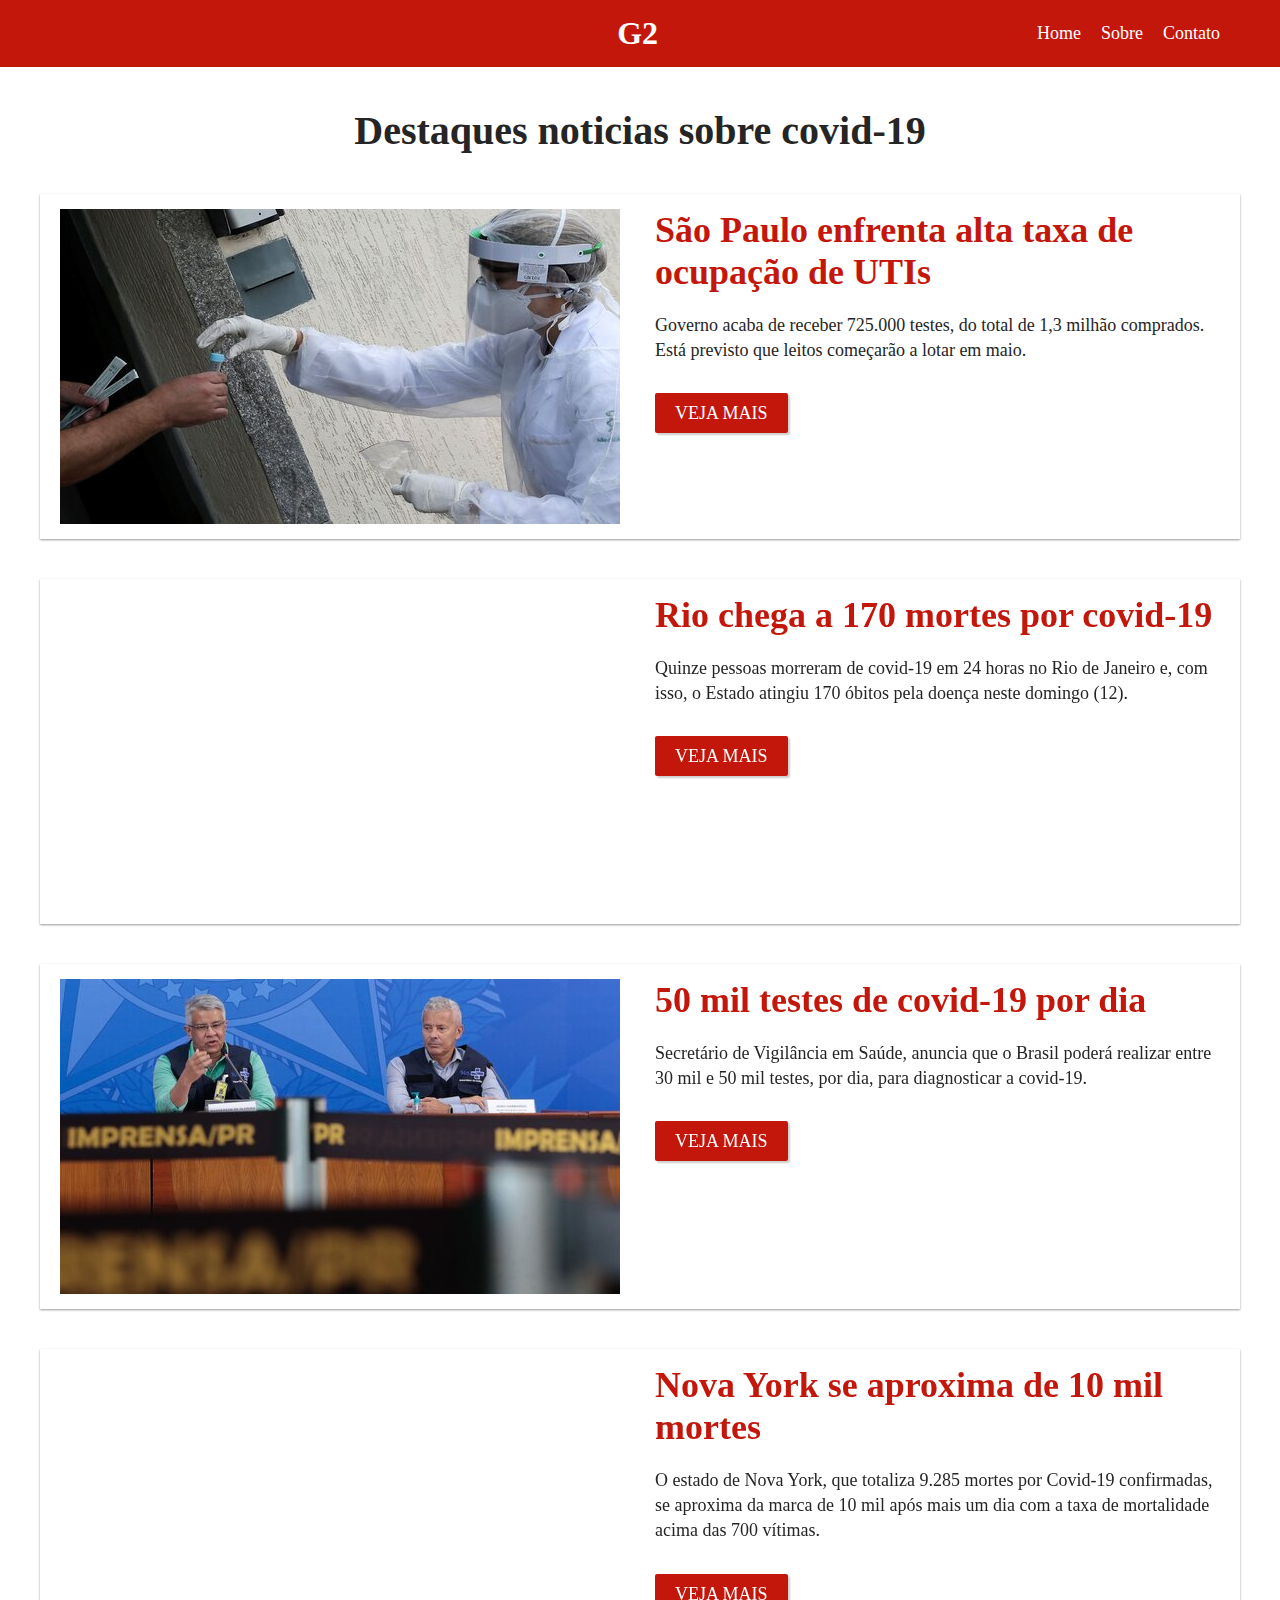
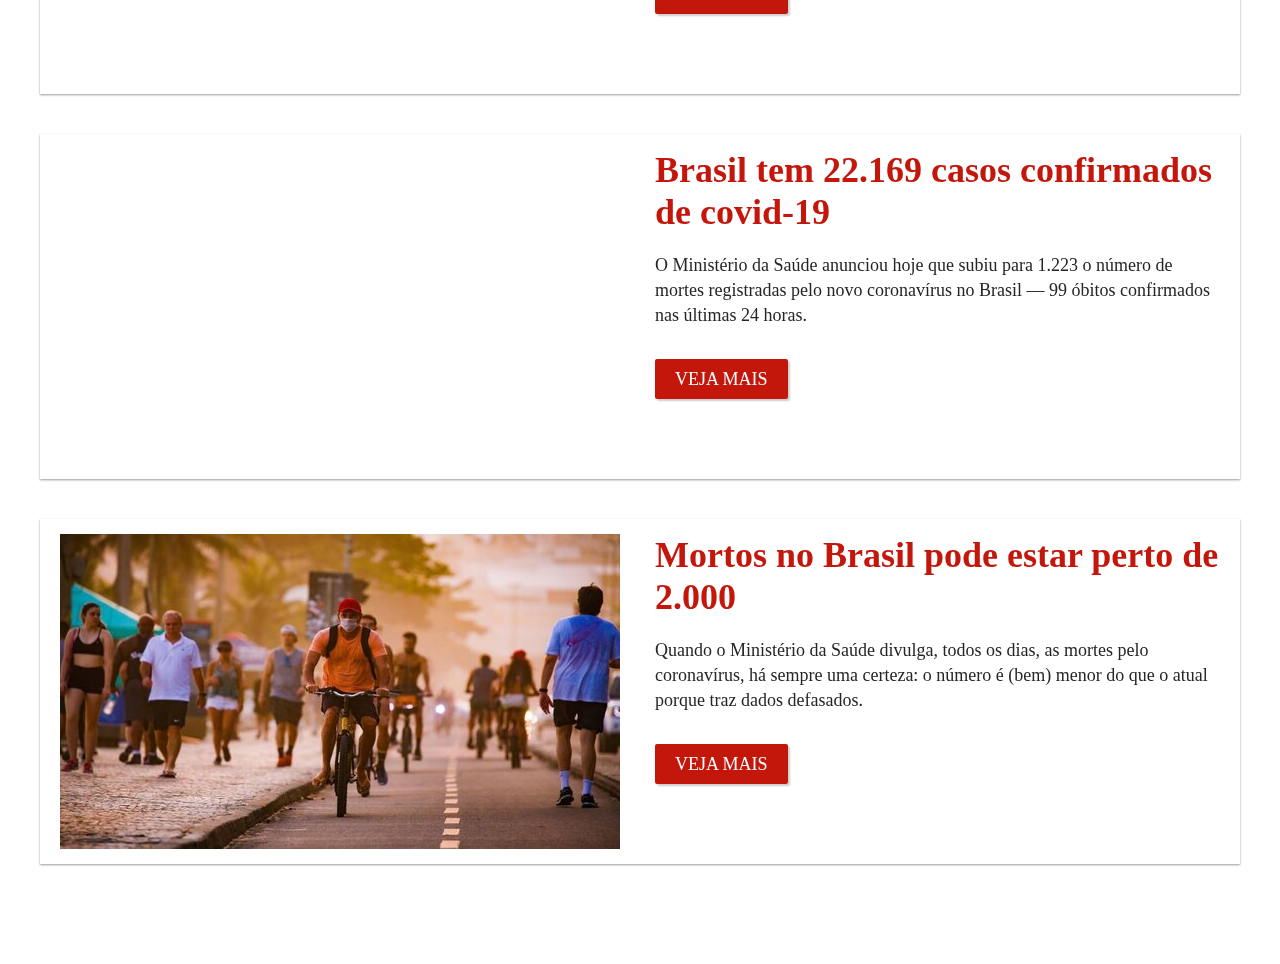
==== index.html @ 9825b997 "subindo projeto" ====
<!DOCTYPE html>
<html lang="pt-br">
<head>
    <meta charset="UTF-8">
    <meta name="viewport" content="width=device-width, initial-scale=1.0">
    <title>Página de Notícias do COVID-19</title>
	<link rel="stylesheet" type="text/css" href="css/style.css">
</head>
<body>
    <header>
        <div class="menu">
            <div class="container">
                <a href="" class="menu-logo" href="#">
                    <h1>G2</h1>
                </a>
                <nav class="menu-nav">
                    <ul>
                        <li><a href="#">Home</a></li>
                        <li><a href="sobre.html">Sobre</a></li>
                        <li><a href="contato.html">Contato</a></li>
                    </ul>
                </nav>
            </div>
        </div>
    </header>

	<section class="noticias">
        <main class="intro container">
            <h1>Destaques noticias sobre covid-19</h1>
        </main>

		<div class="noticias-item container">
			<div class="noticias-img">
				<img src="midia/medicos-se-abracando.jpg" alt="covid-19">
			</div>
			<div class="noticias-info">
				<h2>São Paulo enfrenta alta taxa de ocupação de UTIs</h2>
				<p>Governo acaba de receber 725.000 testes, do total de 1,3 milhão comprados. Está previsto que leitos começarão a lotar em maio.</p>
				<a target="blank" href="https://brasil.elpais.com/brasil/2020-04-15/sao-paulo-enfrenta-alta-taxa-de-ocupacao-de-utis-e-promete-zerar-fila-de-testes-para-coronavirus-ate-o-fim-de-abril.html">Veja mais</a>
			</div>
		</div>
		
		<div class="noticias-item container">
			<div class="noticias-img">
                <iframe width="560" height="315" src="https://www.youtube.com/embed/V15mqi3dWF4" frameborder="0" allow="accelerometer; autoplay; encrypted-media; gyroscope; picture-in-picture" allowfullscreen></iframe>
			</div>
			<div class="noticias-info">
				<h2>Rio chega a 170 mortes por covid-19</h2>
				<p>Quinze pessoas morreram de covid-19 em 24 horas no Rio de Janeiro e, com isso, o Estado atingiu 170 óbitos pela doença neste domingo (12).</p>
				<a target="blank" href="https://noticias.uol.com.br/ultimas-noticias/agencia-estado/2020/04/12/rio-chega-a-170-mortes-por-covid-19-pelo-menos-2855-ja-foram-infectados.htm">Veja mais</a>
			</div>
		</div>
		
		<div class="noticias-item container">
			<div class="noticias-img">
				<img src="midia/covid-19-boletim-saude.jpg" alt="covid-19">
			</div>
			<div class="noticias-info">
				<h2>50 mil testes de covid-19 por dia</h2>
				<p>Secretário de Vigilância em Saúde, anuncia que o Brasil poderá realizar entre 30 mil e 50 mil testes, por dia, para diagnosticar a covid-19.</p>
				<a target="blank" href="https://agenciabrasil.ebc.com.br/saude/noticia/2020-04/brasil-podera-realizar-ate-50-mil-testes-de-covid-19-por-dia">Veja mais</a>
			</div>
		</div>
        
        <div class="noticias-item container">
			<div class="noticias-img">
				<iframe width="560" height="315" src="https://www.youtube.com/embed/V15mqi3dWF4" frameborder="0" allow="accelerometer; autoplay; encrypted-media; gyroscope; picture-in-picture" allowfullscreen></iframe>
			</div>
			<div class="noticias-info">
				<h2>Nova York se aproxima de 10 mil mortes</h2>
				<p>O estado de Nova York, que totaliza 9.285 mortes por Covid-19 confirmadas, se aproxima da marca de 10 mil após mais um dia com a taxa de mortalidade acima das 700 vítimas.</p>
				<a target="blank" href="https://noticias.uol.com.br/ultimas-noticias/efe/2020/04/12/nova-york-se-aproxima-de-10-mil-mortes-por-covid-19.htm">Veja mais</a>
			</div>
		</div>
    
        <div class="noticias-item container">
			<div class="noticias-img">
				<iframe width="560" height="315" src="https://www.youtube.com/embed/clGL5MpMkFI" frameborder="0" allow="accelerometer; autoplay; encrypted-media; gyroscope; picture-in-picture" allowfullscreen></iframe>
			</div>
			<div class="noticias-info">
				<h2>Brasil tem 22.169 casos confirmados de covid-19</h2>
				<p>O Ministério da Saúde anunciou hoje que subiu para 1.223 o número de mortes registradas pelo novo coronavírus no Brasil — 99 óbitos confirmados nas últimas 24 horas.</p>
				<a target="blank" href="https://noticias.uol.com.br/ultimas-noticias/efe/2020/04/12/nova-york-se-aproxima-de-10-mil-mortes-por-covid-19.htm">Veja mais</a>
			</div>
		</div>
    
        <div class="noticias-item container">
			<div class="noticias-img">
                <img src="midia/sao-paulo-durante-quarentena.jpg" alt="covid-19">
			</div>
			<div class="noticias-info">
				<h2>Mortos no Brasil pode estar perto de 2.000</h2>
				<p>Quando o Ministério da Saúde divulga, todos os dias, as mortes pelo coronavírus, há sempre uma certeza: o número é (bem) menor do que o atual porque traz dados defasados.</p>
				<a target="blank" href="https://noticias.uol.com.br/saude/ultimas-noticias/redacao/2020/04/12/brasil-ja-pode-ter-cerca-de-2-mil-mortes-por-covid-19-entenda.htm">Veja mais</a>
			</div>
		</div>
    </section>
</body>
</html>
---- css/style.css ----
/* Reset */

body, h1, h2, h3, p, ul {
	padding: 0px;
	margin: 0px;
}

body {
	font-family: Georgia, serif;
	color: #252525;
}

* {
	box-sizing: border-box;
}

.container {
	display: flex;
	max-width: 1200px;
	margin: 0 auto;
}

@media (max-width: 739px) {
    .container {
        flex-direction: column;
        max-width: 300px;
    }
}

/* Menu */

.menu {
	background: #c4170c;
	padding: 15px 0;
	justify-content: center;
}

.menu-nav a {
	text-decoration: none;
	color: #fff;
	font-size: 1.125em;
}

.menu-logo {
    text-decoration: none;
	color: #fff;
	flex: 1.1;
	text-align: right;
}
	

.menu-nav {
	flex: 1;
	margin: 0 10px;
	align-self: center;
}

.menu-nav ul {
	float: right;
	display: flex;
	list-style: none;
}

.menu-nav ul li a {
	padding: 10px;
}

@media (max-width: 739px) {
	.menu-nav {
        margin: 0 auto;
	}
	.menu-logo {
		right: 0;
		margin: 5px auto;

	}
	.menu-nav ul li a {
		padding-left: 0px;
	}
}

/* intro */
.intro {
	padding: 20px 0 40px 0;
}
.intro h1 {
	font-size: 2.5em;
	font-weight: bolder;
	text-align: center;
	margin: 0 auto;
}

@media (max-width: 739px) {
	.intro h1 {
		font-size: 1.5em;
	}
}

/* noticias */

.noticias {
	padding: 20px 0 60px 0;
}

.noticias-item {
	margin-bottom: 40px;
	padding: 5px;
	box-shadow: 0 1px 2px rgba(0,0,0,.4);
}

.noticias-img > iframe,
.noticias-img > img {
	max-width: 560px;
	max-height: 315px;
}
.noticias-img, .noticias-info {
	flex: 1;
	margin: 10px 15px;
}

.noticias-img > iframe,
.noticias-img img {
	display: block;
	max-width: 100%;
}

.noticias-item h2 {
	color: #c4170c;
	font-size: 2.25em;
	margin-bottom: 20px;
}

.noticias-item p {
	font-size: 1.125em;
	line-height: 1.4em;
	max-width: 99%;
	margin-bottom: 40px;
}

.noticias-item a {
	font-size: 1.125em;
	text-transform: uppercase;
	text-decoration: none;
	background-color: #c4170c;
	border-radius: 2px;
	color: #ffffff;
	padding: 10px 20px;
	box-shadow: 2px 2px 2px rgba(0,0,0,.2);
}
.noticias-item a:hover {
	background-color: #ac150a;
	box-shadow: 2px 2px 2px rgba(0,0,0,.3);
}

@media (max-width: 739px) {
	.noticias-item h2{
		font-size: 1.25em;
	}
	.noticias-item {
		padding: 10px;
	}	

	.noticias-img, .noticias-info {
		margin-left: 0px;
		margin-right: 0px;
	}

	.noticias-img > iframe,
	.noticias-img > img {
		margin-left: -10px;
		max-width: 300px;
		max-height: 180px;
	}
}


/* sobre */

.sobre {
	padding: 20px 0 60px 0;
}

.sobre-item {
	margin-bottom: 40px;
	padding: 5px;
	box-shadow: 0 1px 2px rgba(0,0,0,.4);
}

.sobre-img > img {
	max-width: 560px;
	max-height: 315px;
}
.sobre-img {
	flex: 0.7;
	margin: 10px 15px;
}
.sobre-info {
	flex: 1.3;
	margin: 10px 15px;
}

.sobre-img img {
	display: block;
	max-width: 100%;
}

.sobre-item h2 {
	font-size: 2.25em;
	margin-bottom: 20px;
}

.sobre-item p {
	font-size: 1.125em;
	line-height: 1.4em;
	max-width: 99%;
	margin-bottom: 40px;
}

.sobre-item a {
	font-size: 1.125em;
	text-decoration: none;
	border-radius: 2px;
	color: #000000;
}
.sobre-item a > span {
	padding: 2px 5px;
	color: #fff;
	border-radius: 2px;
	background-color: #127cf5;
}

@media (max-width: 739px) {
	.sobre-item h2{
		font-size: 1.25em;
	}
	.sobre-item {
		padding: 10px;
	}	

	.sobre-img, .sobre-info {
		margin-left: 0px;
		margin-right: 0px;
	}
}

/* contato */
.contato {
	padding: 50px 0 60px 0;
}

.contato-item {
	max-width: 640px;
	margin: 0 auto;
}

@media (max-width: 739px) {
	.contato-item > iframe {
		max-width: 100%;
		height: 1320px;
	}	
}
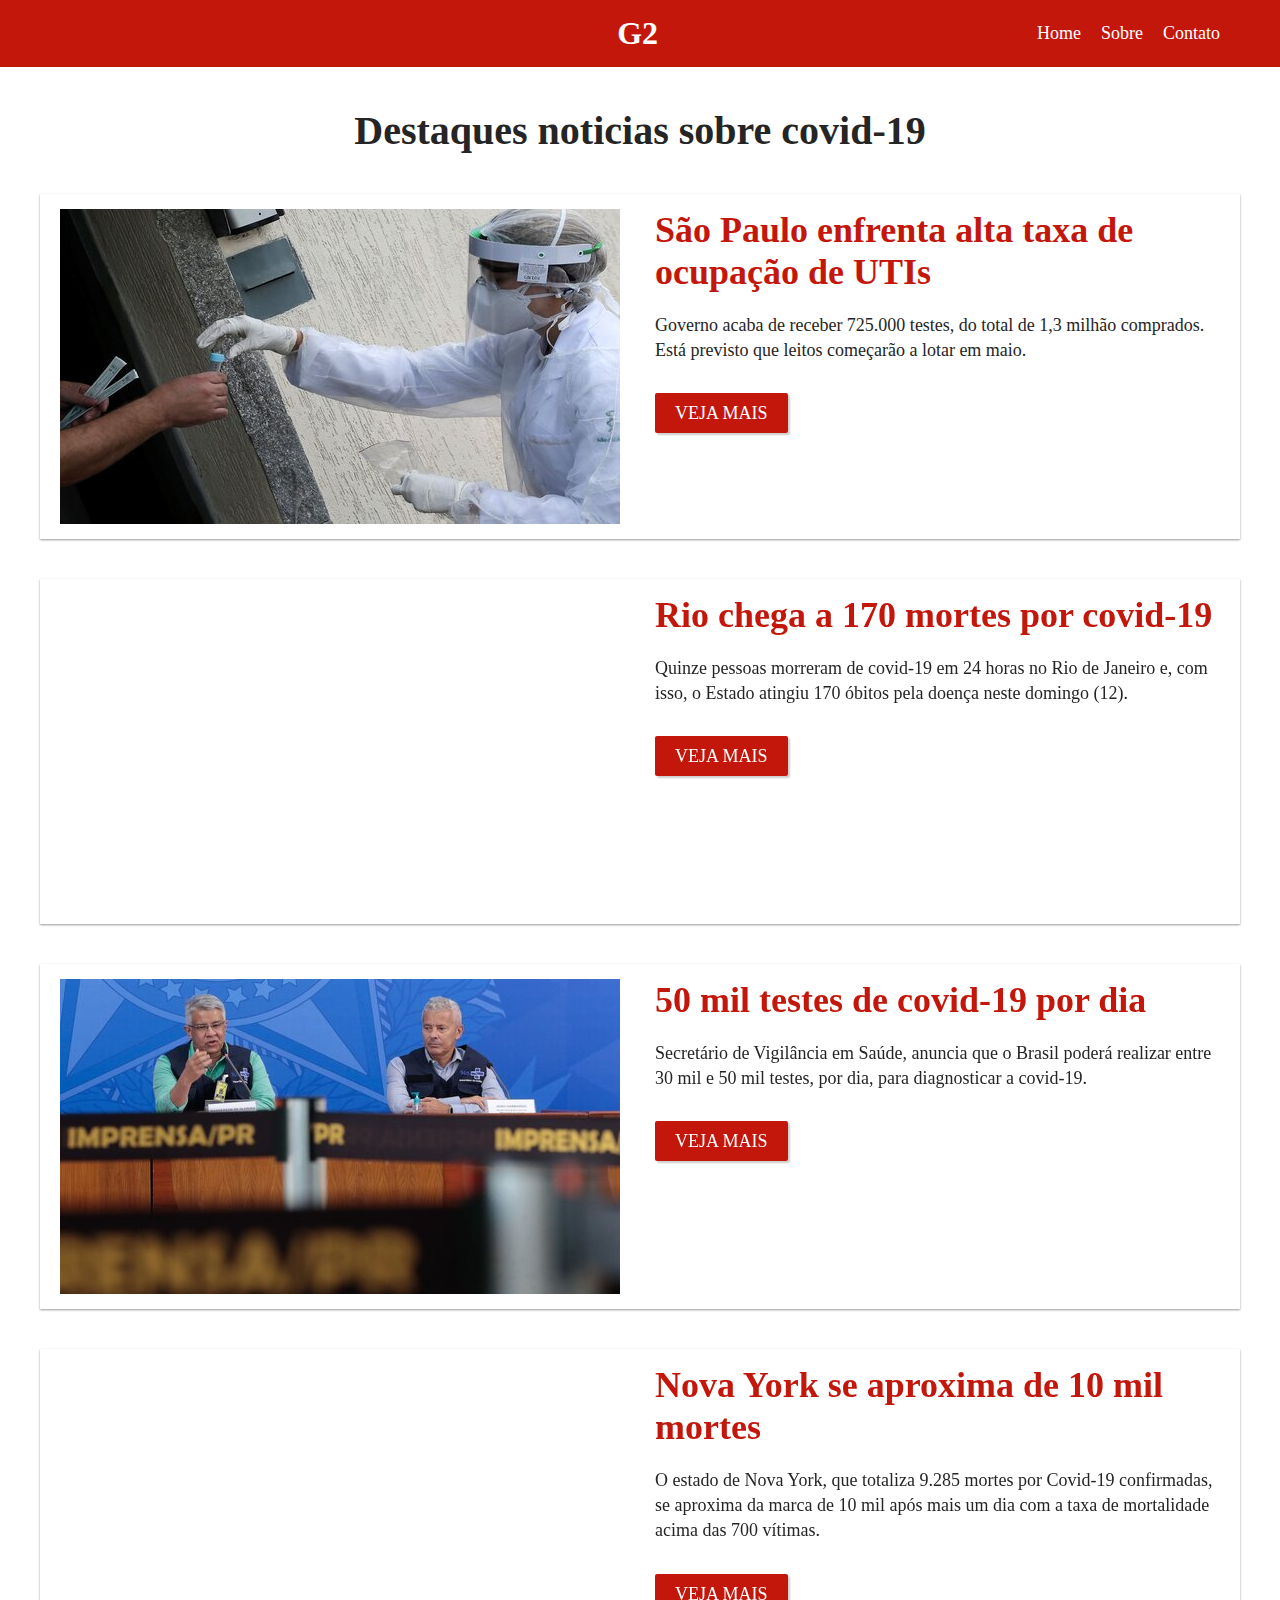
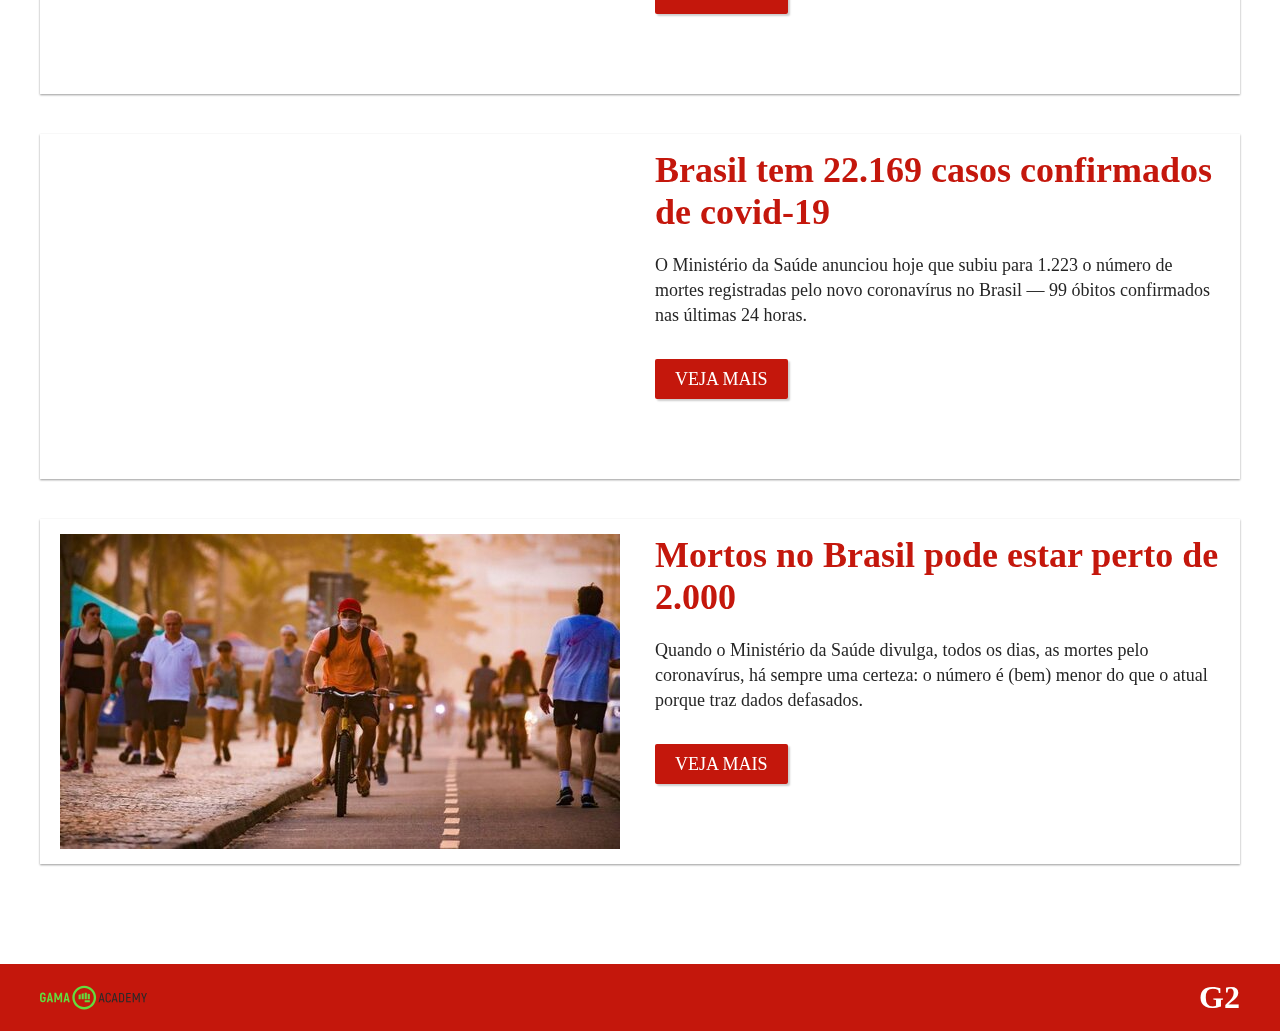
==== commit 81002a11: "subindo projeto" ====
--- a/index.html
+++ b/index.html
@@ -94,6 +94,18 @@
 				<a target="blank" href="https://noticias.uol.com.br/saude/ultimas-noticias/redacao/2020/04/12/brasil-ja-pode-ter-cerca-de-2-mil-mortes-por-covid-19-entenda.htm">Veja mais</a>
 			</div>
 		</div>
-    </section>
+	</section>
+	
+
+    <footer>
+        <div class="menu">
+            <div class="container">
+				<img src="midia/logo.svg" alt="gamaacademy">
+                <a href="" class="menu-logo" href="#">
+                    <h1>G2</h1>
+                </a>
+            </div>
+        </div>
+    </footer>
 </body>
 </html>